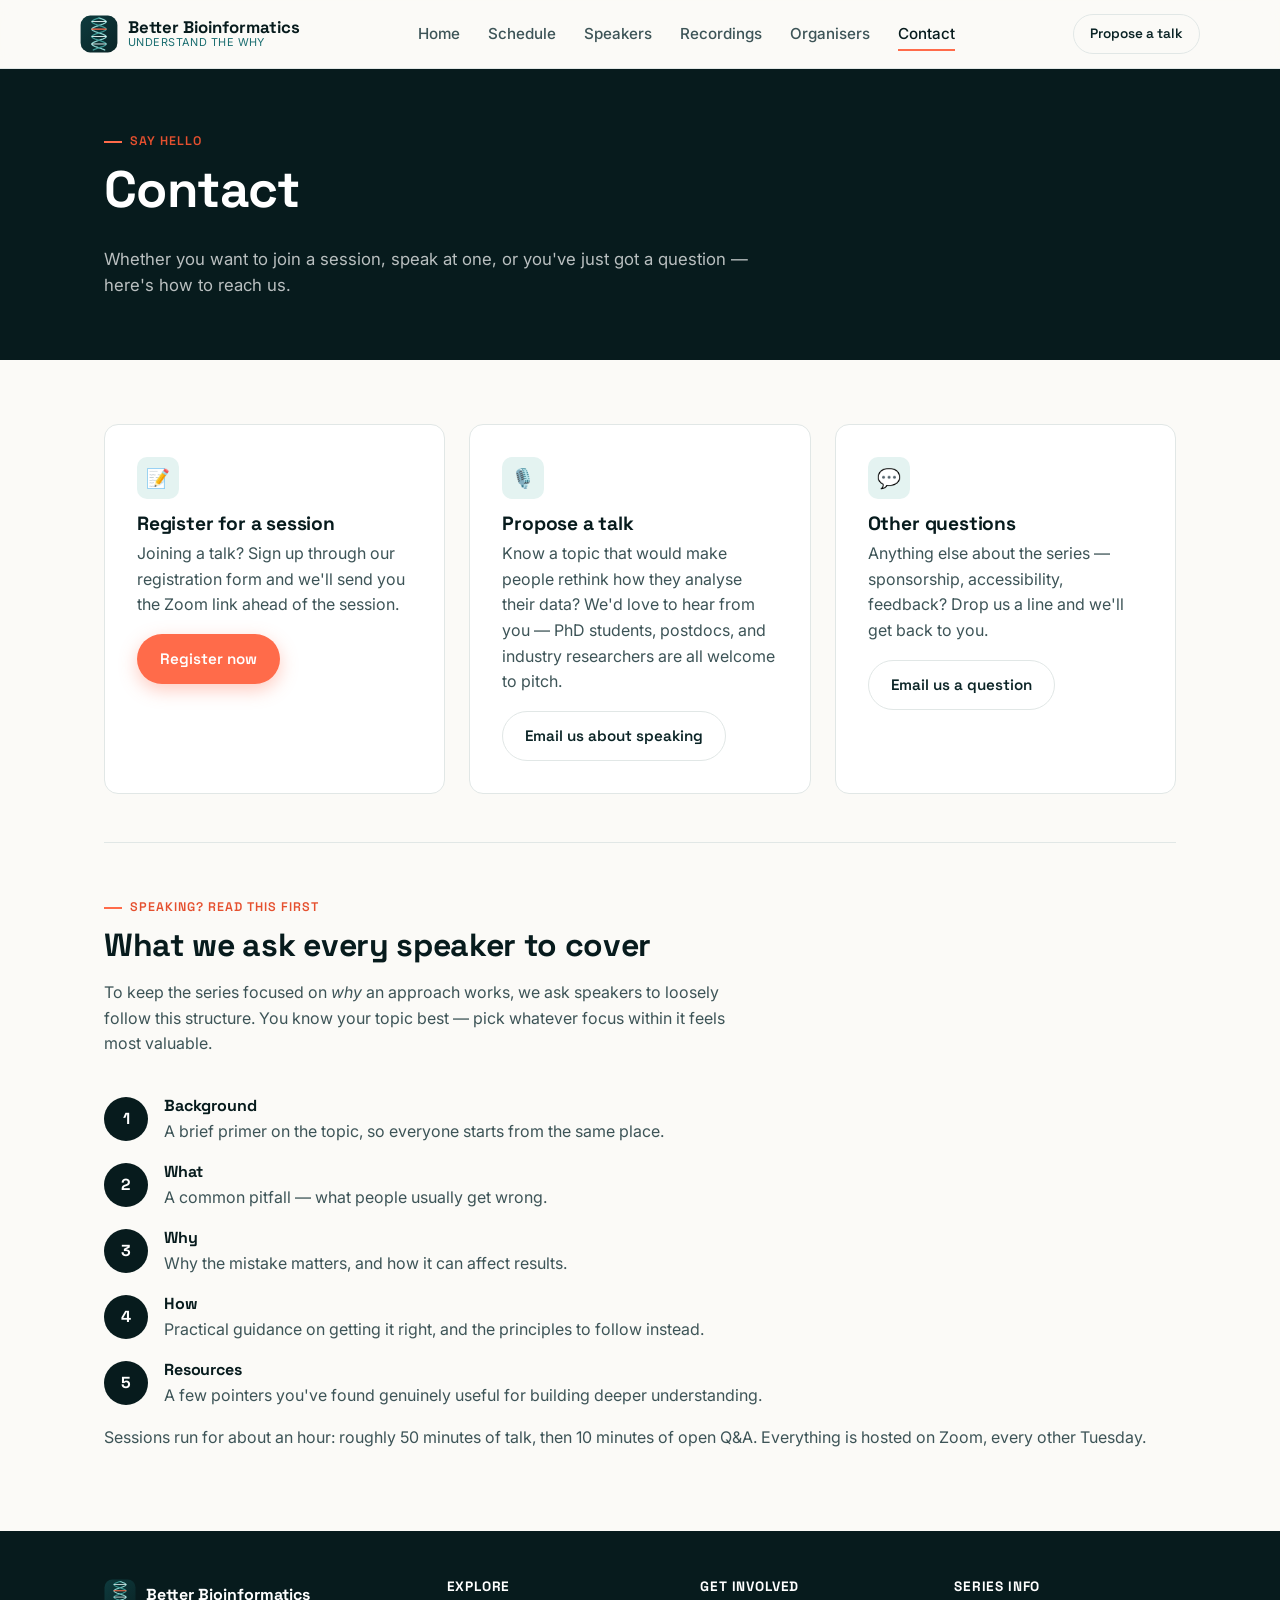
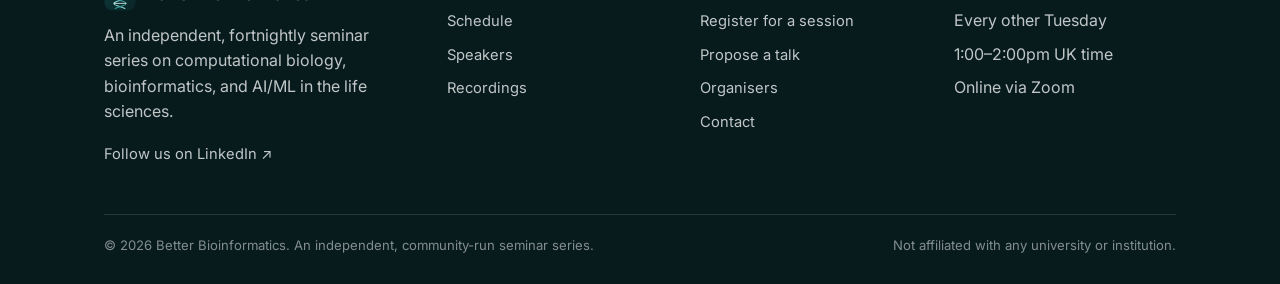
==== contact.html @ 0c5bfb78 "Initial commit: Better Bioinformatics website" ====
<!doctype html>
<html lang="en">
<head>
<meta charset="UTF-8">
<meta name="viewport" content="width=device-width, initial-scale=1">
<title>Contact — Better Bioinformatics</title>
<meta name="description" content="Get in touch with Better Bioinformatics — join a session, propose a talk, or ask a question.">
<link rel="icon" type="image/svg+xml" href="assets/logo.svg">
<link rel="stylesheet" href="css/style.css">
</head>
<body>

<header class="site-header">
  <div class="container nav">
    <a class="brand" href="index.html">
      <img src="assets/logo.svg" alt="">
      <span class="brand-text">
        <span class="brand-name">Better Bioinformatics</span>
        <span class="brand-tag">Understand the why</span>
      </span>
    </a>
    <ul class="nav-links">
      <li><a href="index.html">Home</a></li>
      <li><a href="schedule.html">Schedule</a></li>
      <li><a href="speakers.html">Speakers</a></li>
      <li><a href="recordings.html">Recordings</a></li>
      <li><a href="organisers.html">Organisers</a></li>
      <li><a href="contact.html">Contact</a></li>
    </ul>
    <div class="nav-cta">
      <a class="btn btn-outline btn-sm" href="mailto:vg816@ic.ac.uk?subject=Proposing%20a%20talk%20for%20Better%20Bioinformatics">Propose a talk</a>
      <button class="nav-toggle" aria-label="Toggle menu" aria-expanded="false"><span></span><span></span><span></span></button>
    </div>
  </div>
</header>

<section class="page-hero">
  <div class="container">
    <div class="eyebrow">Say hello</div>
    <h1>Contact</h1>
    <p>Whether you want to join a session, speak at one, or you've just got a question — here's how to reach us.</p>
  </div>
</section>

<section class="section">
  <div class="container">
    <div class="grid-3">

      <div class="contact-card">
        <div class="icon-badge">📝</div>
        <h3>Register for a session</h3>
        <p>Joining a talk? Sign up through our registration form and we'll send you the Zoom link ahead of the session.</p>
        <a class="btn btn-primary" href="https://forms.office.com/pages/responsepage.aspx?id=B3WJK4zudUWDC0-CZ8PTB7A7Rfez5q5GpMsFEuYySSVUNzdBVVdSSUdGMkgzRlhTQ0hFVDZMRU45Qy4u&amp;route=shorturl" target="_blank" rel="noopener">Register now</a>
      </div>

      <div class="contact-card">
        <div class="icon-badge">🎙️</div>
        <h3>Propose a talk</h3>
        <p>Know a topic that would make people rethink how they analyse their data? We'd love to hear from you — PhD students, postdocs, and industry researchers are all welcome to pitch.</p>
        <a class="btn btn-outline" href="mailto:vg816@ic.ac.uk?subject=Proposing%20a%20talk%20for%20Better%20Bioinformatics&body=Hi%20Better%20Bioinformatics%20team%2C%0A%0AI'd%20like%20to%20propose%20a%20talk.%0A%0ATopic%3A%20%0AWho%20I%20am%3A%20%0AWhy%20this%20topic%3A%20%0A%0AThanks%2C">Email us about speaking</a>
      </div>

      <div class="contact-card">
        <div class="icon-badge">💬</div>
        <h3>Other questions</h3>
        <p>Anything else about the series — sponsorship, accessibility, feedback? Drop us a line and we'll get back to you.</p>
        <a class="btn btn-outline" href="mailto:vg816@ic.ac.uk?subject=Question%20about%20Better%20Bioinformatics">Email us a question</a>
      </div>

    </div>

    <div class="divider"></div>

    <div class="section-head">
      <div class="eyebrow">Speaking? Read this first</div>
      <h2>What we ask every speaker to cover</h2>
      <p>To keep the series focused on <em>why</em> an approach works, we ask speakers to loosely follow this structure. You know your topic best — pick whatever focus within it feels most valuable.</p>
    </div>
    <div class="format-steps">
      <div class="format-step"><div class="num">1</div><div><h4>Background</h4><p>A brief primer on the topic, so everyone starts from the same place.</p></div></div>
      <div class="format-step"><div class="num">2</div><div><h4>What</h4><p>A common pitfall — what people usually get wrong.</p></div></div>
      <div class="format-step"><div class="num">3</div><div><h4>Why</h4><p>Why the mistake matters, and how it can affect results.</p></div></div>
      <div class="format-step"><div class="num">4</div><div><h4>How</h4><p>Practical guidance on getting it right, and the principles to follow instead.</p></div></div>
      <div class="format-step"><div class="num">5</div><div><h4>Resources</h4><p>A few pointers you've found genuinely useful for building deeper understanding.</p></div></div>
    </div>
    <p style="color:var(--ink-soft); margin-top:16px;">Sessions run for about an hour: roughly 50 minutes of talk, then 10 minutes of open Q&amp;A. Everything is hosted on Zoom, every other Tuesday.</p>
  </div>
</section>

<footer class="site-footer" id="site-footer"></footer>
<script src="js/main.js"></script>
<script src="js/footer.js"></script>
</body>
</html>
---- css/style.css ----
/* Better Bioinformatics — shared styles */

@import url('https://fonts.googleapis.com/css2?family=Space+Grotesk:wght@500;600;700&family=Inter:wght@400;500;600;700&display=swap');

:root {
  --navy-950: #071B1D;
  --teal-900: #0E3B3E;
  --teal-800: #12484C;
  --teal-700: #15585C;
  --teal-600: #1B6E71;
  --teal-500: #1E8388;
  --teal-300: #7FC4C4;
  --teal-100: #E4F3F1;
  --accent: #FF6B4A;
  --accent-dark: #E5502F;
  --accent-tint: #FFE7DF;
  --ink: #0B2426;
  --ink-soft: #3D5457;
  --bg: #FBFAF7;
  --surface: #FFFFFF;
  --line: #E1E7E6;
  --shadow: 0 4px 20px rgba(11, 36, 38, 0.08);
  --shadow-lg: 0 12px 40px rgba(11, 36, 38, 0.14);
  --radius: 14px;
  --radius-sm: 8px;
  --max: 1120px;
  --font-head: 'Space Grotesk', 'Inter', system-ui, sans-serif;
  --font-body: 'Inter', system-ui, -apple-system, sans-serif;
}

* { box-sizing: border-box; }
html { scroll-behavior: smooth; }

body {
  margin: 0;
  font-family: var(--font-body);
  color: var(--ink);
  background: var(--bg);
  line-height: 1.6;
  -webkit-font-smoothing: antialiased;
}

h1, h2, h3, h4 {
  font-family: var(--font-head);
  color: var(--navy-950);
  line-height: 1.15;
  margin: 0 0 0.5em;
  letter-spacing: -0.01em;
}

h1 { font-size: clamp(2.1rem, 4.5vw, 3.2rem); }
h2 { font-size: clamp(1.5rem, 3vw, 2rem); }
h3 { font-size: 1.2rem; }

p { margin: 0 0 1em; }

a { color: var(--teal-700); text-decoration-color: var(--teal-300); }
a:hover { color: var(--accent-dark); }

.container {
  max-width: var(--max);
  margin: 0 auto;
  padding: 0 24px;
}

img { max-width: 100%; display: block; }

.eyebrow {
  display: inline-flex;
  align-items: center;
  gap: 8px;
  font-family: var(--font-head);
  font-size: 0.78rem;
  font-weight: 600;
  letter-spacing: 0.08em;
  text-transform: uppercase;
  color: var(--accent-dark);
  margin-bottom: 0.75em;
}
.eyebrow::before {
  content: "";
  width: 18px;
  height: 2px;
  background: var(--accent);
  display: inline-block;
}

/* ---------- Buttons ---------- */
.btn {
  display: inline-flex;
  align-items: center;
  justify-content: center;
  gap: 8px;
  padding: 12px 22px;
  border-radius: 999px;
  font-family: var(--font-head);
  font-weight: 600;
  font-size: 0.95rem;
  text-decoration: none;
  border: 1px solid transparent;
  cursor: pointer;
  transition: transform 0.15s ease, box-shadow 0.15s ease, background 0.15s ease, color 0.15s ease;
}
.btn:hover { transform: translateY(-1px); }
.btn-primary { background: var(--accent); color: #fff; box-shadow: 0 6px 18px rgba(255,107,74,0.35); }
.btn-primary:hover { background: var(--accent-dark); color: #fff; }
.btn-dark { background: var(--navy-950); color: #fff; }
.btn-dark:hover { background: var(--teal-900); color: #fff; }
.btn-outline { background: transparent; border-color: var(--line); color: var(--ink); }
.btn-outline:hover { border-color: var(--teal-500); color: var(--teal-700); }
.btn-ghost-light { background: rgba(255,255,255,0.08); border-color: rgba(255,255,255,0.35); color: #fff; }
.btn-ghost-light:hover { background: rgba(255,255,255,0.18); color: #fff; }
.btn-sm { padding: 8px 16px; font-size: 0.85rem; }

/* ---------- Header / Nav ---------- */
.site-header {
  position: sticky;
  top: 0;
  z-index: 50;
  background: rgba(251, 250, 247, 0.9);
  backdrop-filter: blur(10px);
  border-bottom: 1px solid var(--line);
}
.nav {
  display: flex;
  align-items: center;
  justify-content: space-between;
  padding: 14px 0;
}
.brand {
  display: flex;
  align-items: center;
  gap: 10px;
  text-decoration: none;
  color: var(--navy-950);
}
.brand img { width: 38px; height: 38px; }
.brand-text { display: flex; flex-direction: column; line-height: 1.05; }
.brand-name { font-family: var(--font-head); font-weight: 700; font-size: 1.05rem; color: var(--navy-950); }
.brand-tag { font-size: 0.68rem; color: var(--teal-600); letter-spacing: 0.04em; text-transform: uppercase; }

.nav-links {
  display: flex;
  align-items: center;
  gap: 28px;
  list-style: none;
  margin: 0;
  padding: 0;
}
.nav-links a {
  color: var(--ink-soft);
  text-decoration: none;
  font-weight: 500;
  font-size: 0.95rem;
  padding: 6px 0;
  border-bottom: 2px solid transparent;
}
.nav-links a:hover, .nav-links a.active {
  color: var(--navy-950);
  border-bottom-color: var(--accent);
}
.nav-cta { display: flex; align-items: center; gap: 14px; }
.nav-toggle {
  display: none;
  background: none;
  border: none;
  cursor: pointer;
  padding: 6px;
}
.nav-toggle span {
  display: block;
  width: 22px;
  height: 2px;
  background: var(--navy-950);
  margin: 5px 0;
  transition: 0.2s;
}

@media (max-width: 860px) {
  .nav-toggle { display: block; }
  .nav-links {
    position: absolute;
    top: 100%; left: 0; right: 0;
    background: var(--surface);
    border-bottom: 1px solid var(--line);
    flex-direction: column;
    align-items: flex-start;
    gap: 0;
    padding: 8px 24px 16px;
    display: none;
  }
  .nav-links.open { display: flex; }
  .nav-links li { width: 100%; }
  .nav-links a { display: block; padding: 10px 0; border-bottom: 1px solid var(--line); }
  .nav-cta .btn-outline { display: none; }
}

/* ---------- Hero ---------- */
.hero {
  background: radial-gradient(circle at 15% 20%, rgba(31,131,136,0.16), transparent 55%),
              linear-gradient(180deg, #FBFAF7 0%, #F3F6F4 100%);
  padding: 72px 0 56px;
}
.hero-grid {
  display: grid;
  grid-template-columns: 1.15fr 0.85fr;
  gap: 48px;
  align-items: center;
}
@media (max-width: 900px) { .hero-grid { grid-template-columns: 1fr; } }

.hero-actions { display: flex; gap: 14px; flex-wrap: wrap; margin-top: 28px; }
.hero-lede { font-size: 1.15rem; color: var(--ink-soft); max-width: 54ch; }

.hero-card {
  background: var(--navy-950);
  color: #fff;
  border-radius: var(--radius);
  padding: 28px;
  box-shadow: var(--shadow-lg);
  position: relative;
  overflow: hidden;
}
.hero-card::after {
  content: "";
  position: absolute;
  inset: 0;
  background: radial-gradient(circle at 90% 0%, rgba(255,107,74,0.25), transparent 55%);
  pointer-events: none;
}
.hero-card .tag {
  display: inline-block;
  background: var(--accent);
  color: #fff;
  font-family: var(--font-head);
  font-size: 0.72rem;
  font-weight: 700;
  letter-spacing: 0.06em;
  text-transform: uppercase;
  padding: 4px 10px;
  border-radius: 999px;
  margin-bottom: 14px;
}
.hero-card h3 { color: #fff; font-size: 1.4rem; margin-bottom: 6px; }
.hero-card .meta { color: var(--teal-300); font-size: 0.92rem; margin-bottom: 14px; }
.hero-card .who { display: flex; align-items: center; gap: 12px; margin: 16px 0; }
.hero-card .who img, .hero-card .who .avatar-fallback { width: 52px; height: 52px; border-radius: 50%; object-fit: cover; flex-shrink: 0; }
.hero-card .who-name { font-weight: 600; }
.hero-card .who-role { font-size: 0.85rem; color: var(--teal-300); }
.hero-card .actions { display: flex; gap: 10px; margin-top: 18px; flex-wrap: wrap; }

/* ---------- Sections ---------- */
.section { padding: 64px 0; }
.section-tight { padding: 40px 0; }
.section-alt { background: var(--surface); border-top: 1px solid var(--line); border-bottom: 1px solid var(--line); }
.section-dark { background: var(--navy-950); color: #fff; }
.section-dark h2 { color: #fff; }
.section-head { max-width: 640px; margin-bottom: 40px; }
.section-head p { color: var(--ink-soft); }
.section-dark .section-head p { color: rgba(255,255,255,0.7); }

.grid-3 { display: grid; grid-template-columns: repeat(3, 1fr); gap: 24px; }
.grid-2 { display: grid; grid-template-columns: repeat(2, 1fr); gap: 24px; }
@media (max-width: 900px) { .grid-3 { grid-template-columns: repeat(2, 1fr); } }
@media (max-width: 640px) { .grid-3, .grid-2 { grid-template-columns: 1fr; } }

.card {
  background: var(--surface);
  border: 1px solid var(--line);
  border-radius: var(--radius);
  padding: 26px;
}
.icon-badge {
  width: 42px; height: 42px;
  border-radius: 10px;
  background: var(--teal-100);
  color: var(--teal-700);
  display: flex; align-items: center; justify-content: center;
  font-size: 1.2rem;
  margin-bottom: 14px;
}

.format-steps { display: grid; gap: 18px; }
.format-step {
  display: grid;
  grid-template-columns: 44px 1fr;
  gap: 16px;
  align-items: start;
}
.format-step .num {
  width: 44px; height: 44px;
  border-radius: 50%;
  background: var(--navy-950);
  color: #fff;
  font-family: var(--font-head);
  font-weight: 700;
  display: flex; align-items: center; justify-content: center;
}
.format-step h4 { margin-bottom: 4px; }
.format-step p { color: var(--ink-soft); margin: 0; }

/* ---------- Badges / status ---------- */
.badge {
  display: inline-flex;
  align-items: center;
  gap: 6px;
  font-size: 0.75rem;
  font-weight: 600;
  padding: 4px 10px;
  border-radius: 999px;
  font-family: var(--font-head);
  letter-spacing: 0.02em;
  white-space: nowrap;
}
.badge-upcoming { background: var(--teal-100); color: var(--teal-700); }
.badge-today { background: var(--accent-tint); color: var(--accent-dark); }
.badge-today::before { content: "●"; color: var(--accent); font-size: 0.6rem; }
.badge-past { background: #EFEFEA; color: var(--ink-soft); }
.badge-cancelled { background: #FBE7E7; color: #B03B3B; }

/* ---------- Schedule ---------- */
.schedule-list { display: flex; flex-direction: column; gap: 14px; }
.schedule-row {
  display: grid;
  grid-template-columns: 130px 1fr auto;
  gap: 20px;
  align-items: center;
  background: var(--surface);
  border: 1px solid var(--line);
  border-radius: var(--radius);
  padding: 18px 22px;
}
.schedule-row.is-past { opacity: 0.72; }
.schedule-row.is-today { border-color: var(--accent); box-shadow: 0 0 0 1px var(--accent); }
.schedule-row.is-cancelled .s-title { text-decoration: line-through; color: var(--ink-soft); }
.s-date { font-family: var(--font-head); font-weight: 600; color: var(--teal-700); }
.s-date .day { display: block; font-size: 1.3rem; color: var(--navy-950); }
.s-date .month { font-size: 0.8rem; text-transform: uppercase; letter-spacing: 0.05em; }
.s-main .s-title { font-weight: 600; color: var(--navy-950); margin-bottom: 4px; font-size: 1.05rem; }
.s-main .s-speaker { color: var(--teal-700); font-weight: 500; }
.s-main .s-meta { color: var(--ink-soft); font-size: 0.88rem; margin-top: 4px; }
.s-actions { display: flex; align-items: center; gap: 10px; flex-wrap: wrap; justify-content: flex-end; }
@media (max-width: 720px) {
  .schedule-row { grid-template-columns: 1fr; }
  .s-actions { justify-content: flex-start; }
}

/* ---------- Speaker cards ---------- */
.speaker-card {
  background: var(--surface);
  border: 1px solid var(--line);
  border-radius: var(--radius);
  overflow: hidden;
  display: flex;
  flex-direction: column;
}
.speaker-photo {
  aspect-ratio: 4 / 3.2;
  background: linear-gradient(160deg, var(--teal-900), var(--navy-950));
  display: flex;
  align-items: flex-end;
  justify-content: center;
  overflow: hidden;
  position: relative;
}
.speaker-photo img { width: 100%; height: 100%; object-fit: cover; object-position: top center; }
.avatar-fallback {
  width: 100%; height: 100%;
  display: flex; align-items: center; justify-content: center;
  font-family: var(--font-head);
  font-size: 2.4rem;
  font-weight: 700;
  color: rgba(255,255,255,0.85);
}
.speaker-body { padding: 20px 22px 24px; display: flex; flex-direction: column; gap: 8px; flex: 1; }
.speaker-body .s-role { color: var(--ink-soft); font-size: 0.88rem; }
.speaker-body .s-talk { font-weight: 600; color: var(--navy-950); margin-top: 4px; }
.speaker-body .s-date-chip { font-size: 0.8rem; color: var(--teal-700); font-weight: 600; margin-top: 2px; }
.speaker-learn { margin: 10px 0 0; padding-left: 18px; color: var(--ink-soft); font-size: 0.9rem; }
.speaker-learn li { margin-bottom: 4px; }

/* ---------- Organiser cards ---------- */
.person-card { text-align: left; }
.person-photo {
  width: 84px; height: 84px;
  border-radius: 50%;
  overflow: hidden;
  margin-bottom: 16px;
  background: var(--teal-800);
  display: flex; align-items: center; justify-content: center;
}
.person-photo .avatar-fallback { font-size: 1.4rem; }
.person-photo img { width: 100%; height: 100%; object-fit: cover; }
.person-card h3 { margin-bottom: 2px; }
.person-role { color: var(--accent-dark); font-weight: 600; font-size: 0.88rem; margin-bottom: 10px; }

/* ---------- Recordings ---------- */
.rec-card {
  background: var(--surface);
  border: 1px solid var(--line);
  border-radius: var(--radius);
  overflow: hidden;
  display: flex;
  flex-direction: column;
}
.rec-thumb {
  aspect-ratio: 16/9;
  background: linear-gradient(135deg, var(--teal-900), var(--navy-950));
  display: flex; align-items: center; justify-content: center;
  position: relative;
}
.rec-thumb .play {
  width: 56px; height: 56px;
  border-radius: 50%;
  background: rgba(255,255,255,0.15);
  border: 1.5px solid rgba(255,255,255,0.5);
  display: flex; align-items: center; justify-content: center;
  color: #fff;
  font-size: 1.3rem;
}
.rec-body { padding: 18px 20px 22px; flex: 1; display: flex; flex-direction: column; }
.rec-body h3 { font-size: 1.02rem; margin-bottom: 4px; }
.rec-body .rec-meta { color: var(--ink-soft); font-size: 0.85rem; margin-bottom: 14px; }
.rec-pending { color: var(--ink-soft); font-size: 0.85rem; font-style: italic; }

/* ---------- Contact ---------- */
.contact-card {
  background: var(--surface);
  border: 1px solid var(--line);
  border-radius: var(--radius);
  padding: 32px;
}
.contact-card h3 { margin-bottom: 6px; }
.contact-card p { color: var(--ink-soft); }

/* ---------- Footer ---------- */
.site-footer {
  background: var(--navy-950);
  color: rgba(255,255,255,0.75);
  padding: 48px 0 28px;
}
.footer-grid {
  display: grid;
  grid-template-columns: 1.4fr repeat(3, 1fr);
  gap: 32px;
  padding-bottom: 32px;
  border-bottom: 1px solid rgba(255,255,255,0.12);
}
@media (max-width: 760px) { .footer-grid { grid-template-columns: 1fr 1fr; } }
.footer-brand { display: flex; align-items: center; gap: 10px; margin-bottom: 12px; }
.footer-brand img { width: 32px; height: 32px; }
.footer-brand span { font-family: var(--font-head); font-weight: 700; color: #fff; }
.site-footer h4 { color: #fff; font-family: var(--font-head); font-size: 0.85rem; text-transform: uppercase; letter-spacing: 0.06em; margin-bottom: 14px; }
.site-footer ul { list-style: none; margin: 0; padding: 0; }
.site-footer li { margin-bottom: 8px; }
.site-footer a { color: rgba(255,255,255,0.75); text-decoration: none; font-size: 0.92rem; }
.site-footer a:hover { color: var(--accent); }
.footer-bottom {
  display: flex;
  justify-content: space-between;
  align-items: center;
  padding-top: 20px;
  font-size: 0.82rem;
  color: rgba(255,255,255,0.5);
  flex-wrap: wrap;
  gap: 10px;
}

/* ---------- Page header (non-home) ---------- */
.page-hero {
  background: var(--navy-950);
  color: #fff;
  padding: 56px 0 44px;
}
.page-hero h1 { color: #fff; }
.page-hero p { color: rgba(255,255,255,0.72); max-width: 60ch; font-size: 1.05rem; }

.filter-bar {
  display: flex;
  gap: 10px;
  flex-wrap: wrap;
  margin-bottom: 32px;
}
.filter-btn {
  border: 1px solid var(--line);
  background: var(--surface);
  padding: 8px 16px;
  border-radius: 999px;
  font-size: 0.85rem;
  font-weight: 600;
  cursor: pointer;
  color: var(--ink-soft);
  font-family: var(--font-head);
}
.filter-btn.active { background: var(--navy-950); color: #fff; border-color: var(--navy-950); }

.note-box {
  background: var(--teal-100);
  border: 1px solid var(--teal-300);
  color: var(--teal-800);
  border-radius: var(--radius-sm);
  padding: 16px 20px;
  font-size: 0.92rem;
  margin-bottom: 36px;
}

.divider { height: 1px; background: var(--line); margin: 48px 0; }
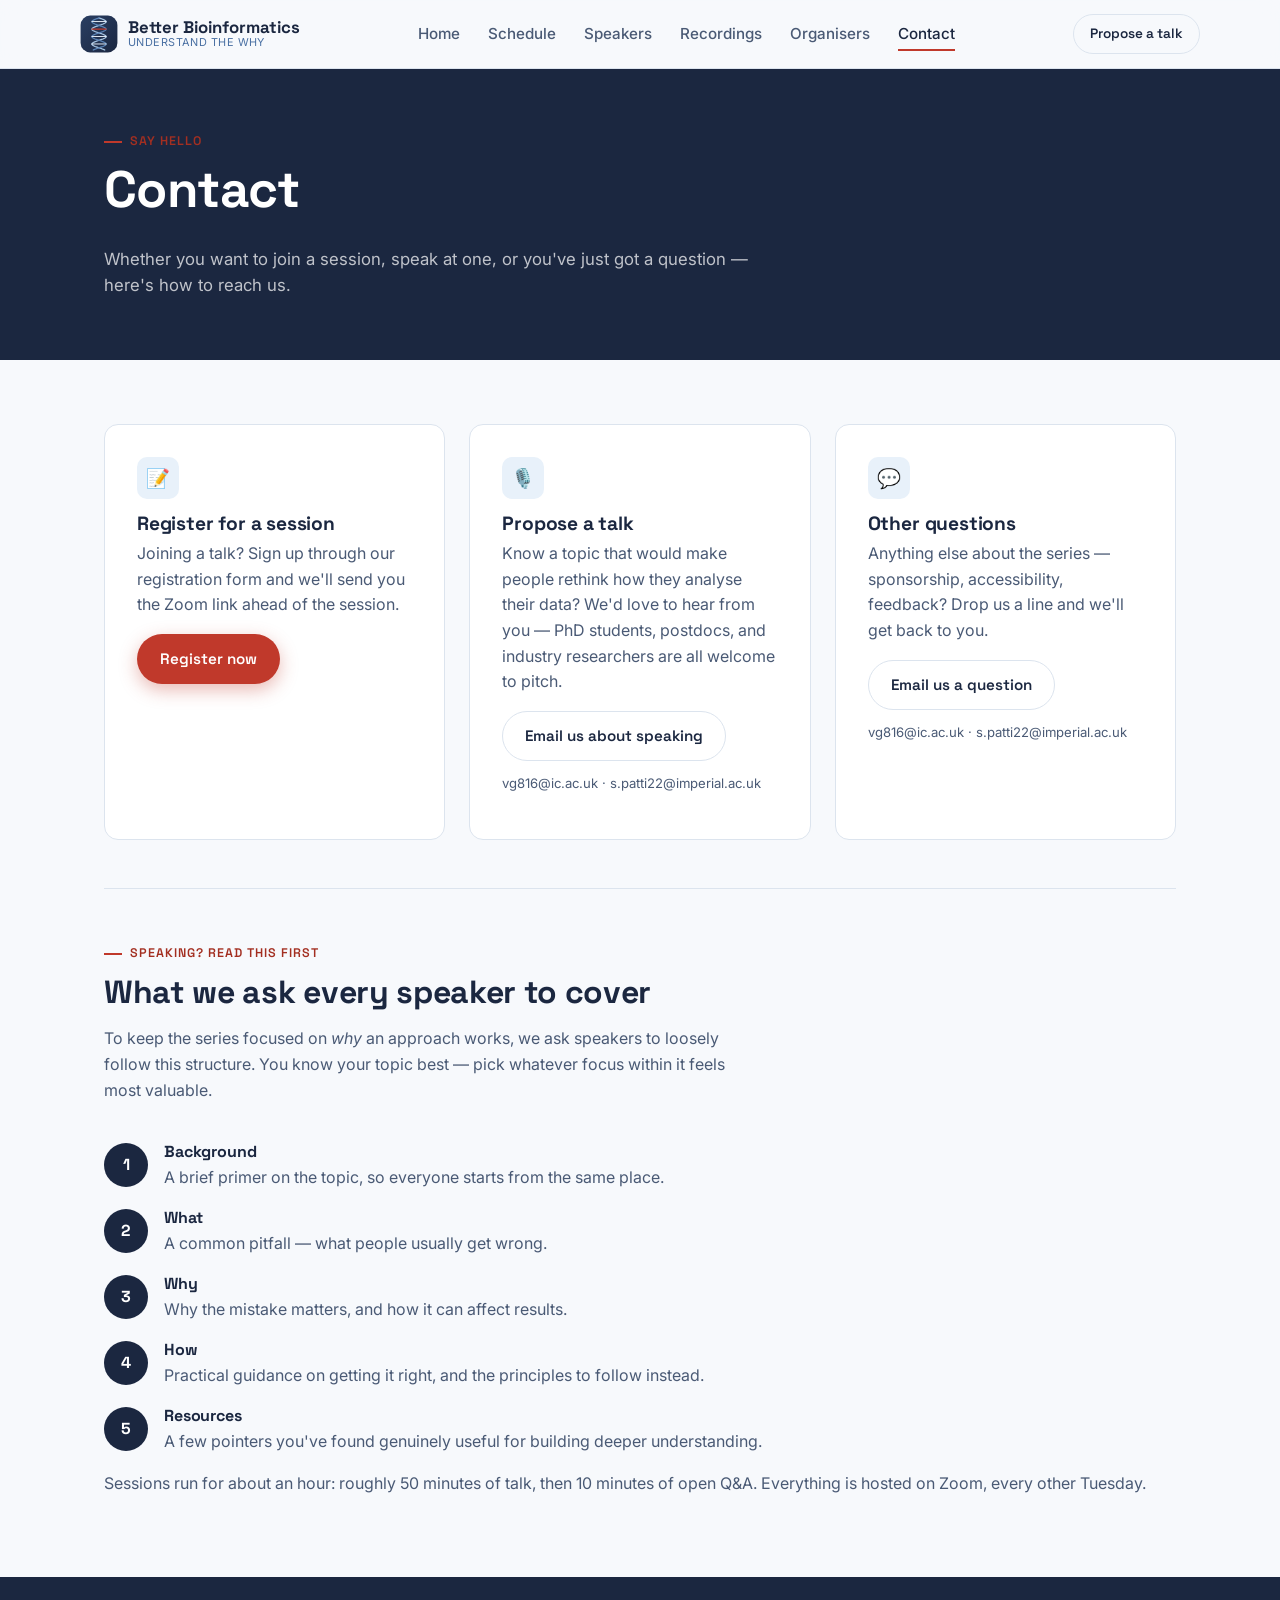
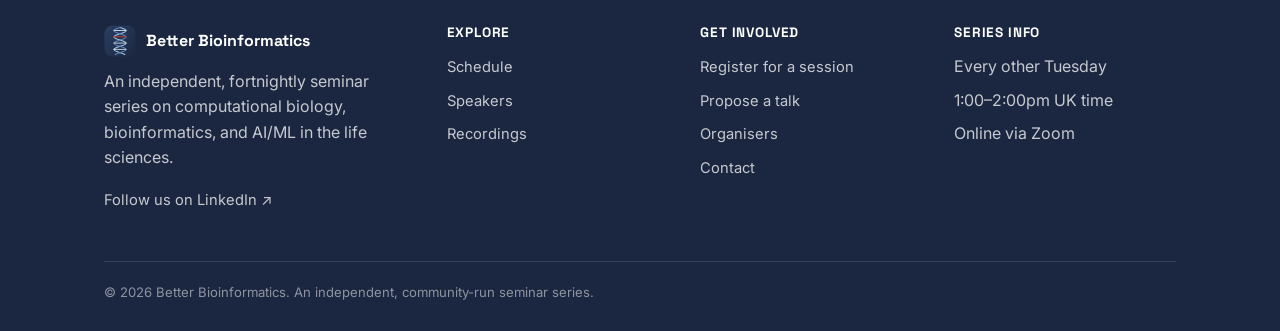
==== commit 899d2995: "Add Sara's email alongside Valentina's on the contact page" ====
--- a/contact.html
+++ b/contact.html
@@ -57,14 +57,16 @@
         <div class="icon-badge">🎙️</div>
         <h3>Propose a talk</h3>
         <p>Know a topic that would make people rethink how they analyse their data? We'd love to hear from you — PhD students, postdocs, and industry researchers are all welcome to pitch.</p>
-        <a class="btn btn-outline" href="mailto:vg816@ic.ac.uk?subject=Proposing%20a%20talk%20for%20Better%20Bioinformatics&body=Hi%20Better%20Bioinformatics%20team%2C%0A%0AI'd%20like%20to%20propose%20a%20talk.%0A%0ATopic%3A%20%0AWho%20I%20am%3A%20%0AWhy%20this%20topic%3A%20%0A%0AThanks%2C">Email us about speaking</a>
+        <a class="btn btn-outline" href="mailto:vg816@ic.ac.uk,s.patti22@imperial.ac.uk?subject=Proposing%20a%20talk%20for%20Better%20Bioinformatics&body=Hi%20Better%20Bioinformatics%20team%2C%0A%0AI'd%20like%20to%20propose%20a%20talk.%0A%0ATopic%3A%20%0AWho%20I%20am%3A%20%0AWhy%20this%20topic%3A%20%0A%0AThanks%2C">Email us about speaking</a>
+        <p style="font-size:0.82rem; margin-top:12px; color:var(--ink-soft);">vg816@ic.ac.uk · s.patti22@imperial.ac.uk</p>
       </div>
 
       <div class="contact-card">
         <div class="icon-badge">💬</div>
         <h3>Other questions</h3>
         <p>Anything else about the series — sponsorship, accessibility, feedback? Drop us a line and we'll get back to you.</p>
-        <a class="btn btn-outline" href="mailto:vg816@ic.ac.uk?subject=Question%20about%20Better%20Bioinformatics">Email us a question</a>
+        <a class="btn btn-outline" href="mailto:vg816@ic.ac.uk,s.patti22@imperial.ac.uk?subject=Question%20about%20Better%20Bioinformatics">Email us a question</a>
+        <p style="font-size:0.82rem; margin-top:12px; color:var(--ink-soft);">vg816@ic.ac.uk · s.patti22@imperial.ac.uk</p>
       </div>
 
     </div>
--- a/css/style.css
+++ b/css/style.css
@@ -3,24 +3,24 @@
 @import url('https://fonts.googleapis.com/css2?family=Space+Grotesk:wght@500;600;700&family=Inter:wght@400;500;600;700&display=swap');
 
 :root {
-  --navy-950: #071B1D;
-  --teal-900: #0E3B3E;
-  --teal-800: #12484C;
-  --teal-700: #15585C;
-  --teal-600: #1B6E71;
-  --teal-500: #1E8388;
-  --teal-300: #7FC4C4;
-  --teal-100: #E4F3F1;
-  --accent: #FF6B4A;
-  --accent-dark: #E5502F;
-  --accent-tint: #FFE7DF;
-  --ink: #0B2426;
-  --ink-soft: #3D5457;
-  --bg: #FBFAF7;
+  --navy-950: #1B2740;
+  --teal-900: #2A3F63;
+  --teal-800: #33507D;
+  --teal-700: #3D5F91;
+  --teal-600: #4A70A3;
+  --teal-500: #5B85B8;
+  --teal-300: #A8C6E3;
+  --teal-100: #E8F1FA;
+  --accent: #C0392B;
+  --accent-dark: #A32F21;
+  --accent-tint: #F7DEDA;
+  --ink: #1B2740;
+  --ink-soft: #4A5A75;
+  --bg: #F7F9FC;
   --surface: #FFFFFF;
-  --line: #E1E7E6;
-  --shadow: 0 4px 20px rgba(11, 36, 38, 0.08);
-  --shadow-lg: 0 12px 40px rgba(11, 36, 38, 0.14);
+  --line: #DCE4EE;
+  --shadow: 0 4px 20px rgba(27, 39, 64, 0.08);
+  --shadow-lg: 0 12px 40px rgba(27, 39, 64, 0.14);
   --radius: 14px;
   --radius-sm: 8px;
   --max: 1120px;
@@ -102,7 +102,7 @@
   transition: transform 0.15s ease, box-shadow 0.15s ease, background 0.15s ease, color 0.15s ease;
 }
 .btn:hover { transform: translateY(-1px); }
-.btn-primary { background: var(--accent); color: #fff; box-shadow: 0 6px 18px rgba(255,107,74,0.35); }
+.btn-primary { background: var(--accent); color: #fff; box-shadow: 0 6px 18px rgba(192,57,43,0.35); }
 .btn-primary:hover { background: var(--accent-dark); color: #fff; }
 .btn-dark { background: var(--navy-950); color: #fff; }
 .btn-dark:hover { background: var(--teal-900); color: #fff; }
@@ -117,7 +117,7 @@
   position: sticky;
   top: 0;
   z-index: 50;
-  background: rgba(251, 250, 247, 0.9);
+  background: rgba(247, 249, 252, 0.9);
   backdrop-filter: blur(10px);
   border-bottom: 1px solid var(--line);
 }
@@ -197,8 +197,8 @@
 
 /* ---------- Hero ---------- */
 .hero {
-  background: radial-gradient(circle at 15% 20%, rgba(31,131,136,0.16), transparent 55%),
-              linear-gradient(180deg, #FBFAF7 0%, #F3F6F4 100%);
+  background: radial-gradient(circle at 15% 20%, rgba(91,133,184,0.16), transparent 55%),
+              linear-gradient(180deg, #F7F9FC 0%, #EAF0F8 100%);
   padding: 72px 0 56px;
 }
 .hero-grid {
@@ -225,7 +225,7 @@
   content: "";
   position: absolute;
   inset: 0;
-  background: radial-gradient(circle at 90% 0%, rgba(255,107,74,0.25), transparent 55%);
+  background: radial-gradient(circle at 90% 0%, rgba(192,57,43,0.25), transparent 55%);
   pointer-events: none;
 }
 .hero-card .tag {
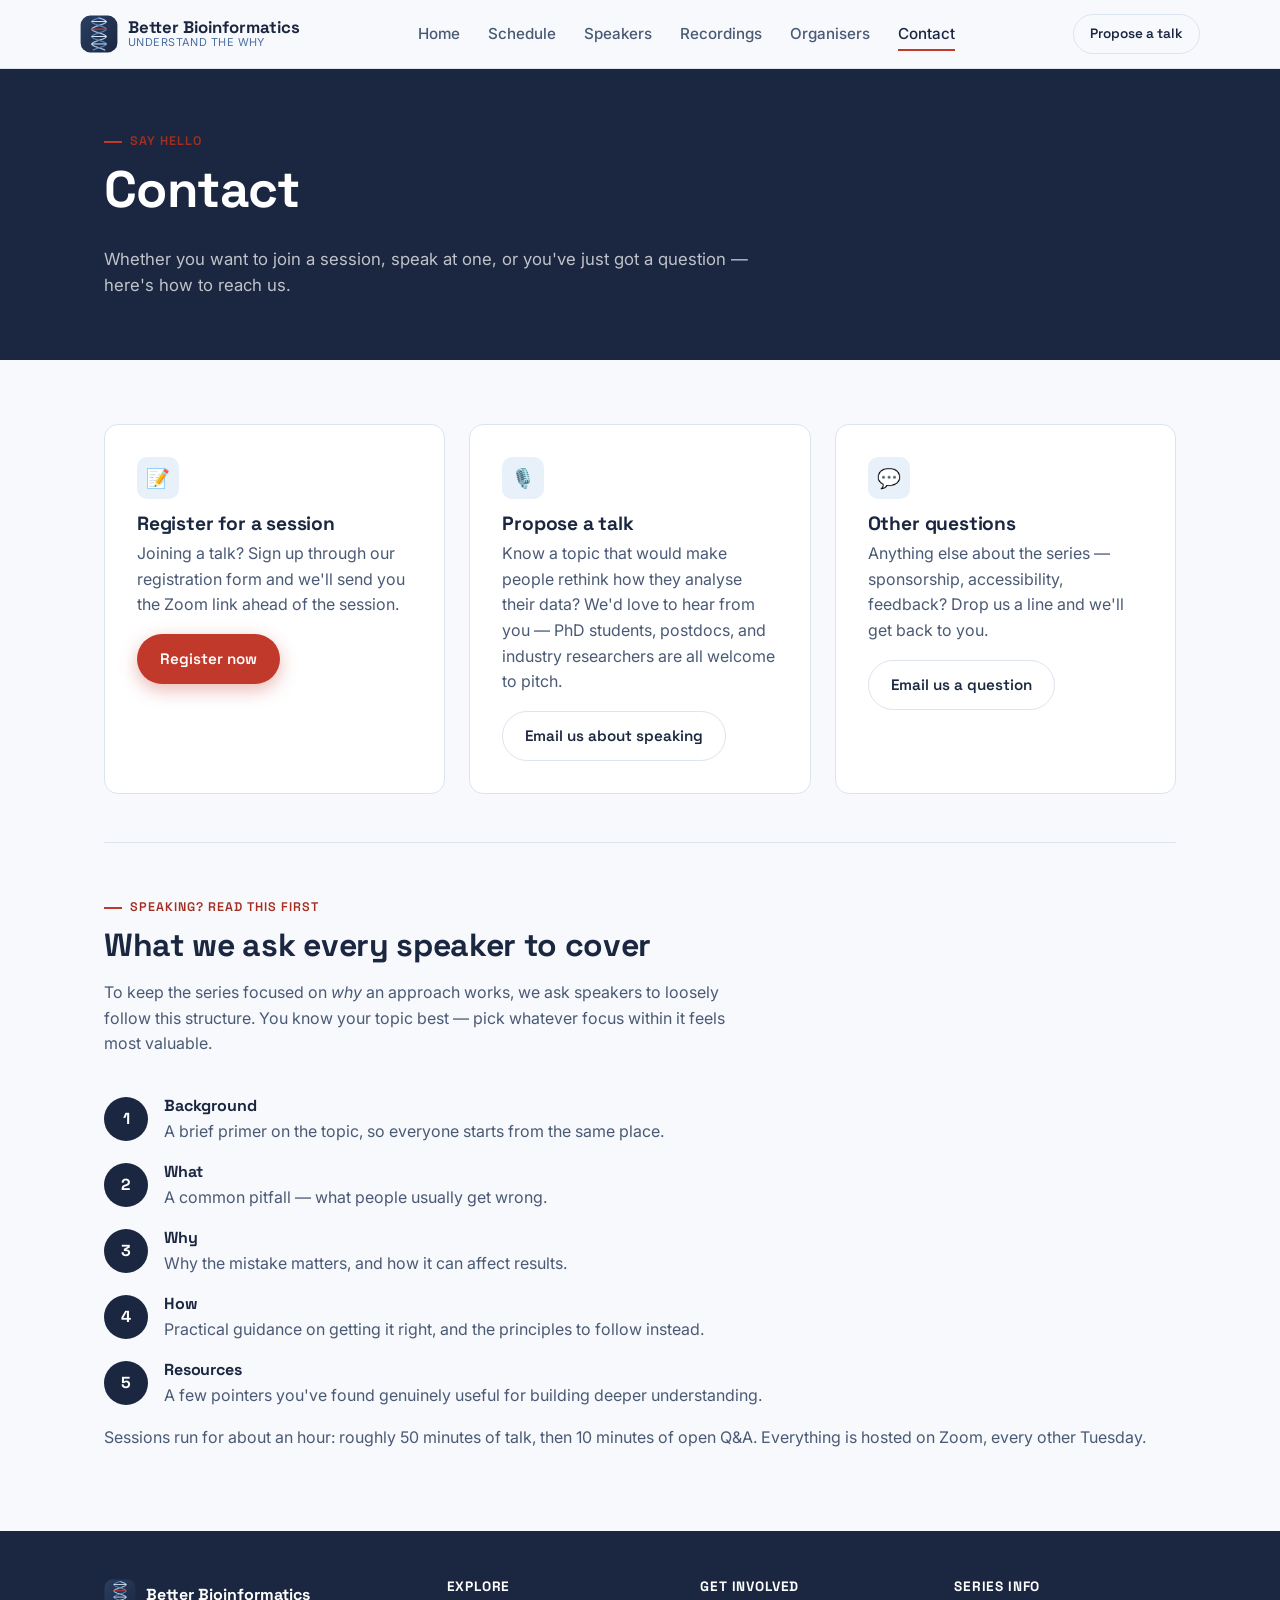
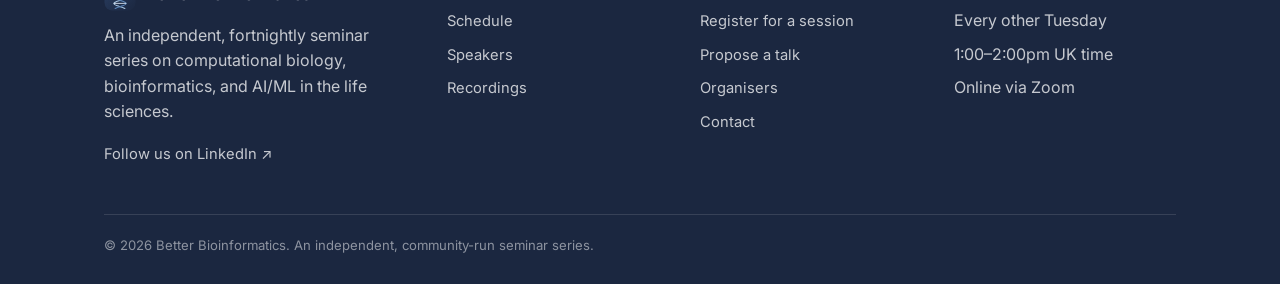
==== commit 6f4a9111: "Hide plain-text emails on contact page, keep mailto buttons only" ====
--- a/contact.html
+++ b/contact.html
@@ -58,7 +58,6 @@
         <h3>Propose a talk</h3>
         <p>Know a topic that would make people rethink how they analyse their data? We'd love to hear from you — PhD students, postdocs, and industry researchers are all welcome to pitch.</p>
         <a class="btn btn-outline" href="mailto:vg816@ic.ac.uk,s.patti22@imperial.ac.uk?subject=Proposing%20a%20talk%20for%20Better%20Bioinformatics&body=Hi%20Better%20Bioinformatics%20team%2C%0A%0AI'd%20like%20to%20propose%20a%20talk.%0A%0ATopic%3A%20%0AWho%20I%20am%3A%20%0AWhy%20this%20topic%3A%20%0A%0AThanks%2C">Email us about speaking</a>
-        <p style="font-size:0.82rem; margin-top:12px; color:var(--ink-soft);">vg816@ic.ac.uk · s.patti22@imperial.ac.uk</p>
       </div>
 
       <div class="contact-card">
@@ -66,7 +65,6 @@
         <h3>Other questions</h3>
         <p>Anything else about the series — sponsorship, accessibility, feedback? Drop us a line and we'll get back to you.</p>
         <a class="btn btn-outline" href="mailto:vg816@ic.ac.uk,s.patti22@imperial.ac.uk?subject=Question%20about%20Better%20Bioinformatics">Email us a question</a>
-        <p style="font-size:0.82rem; margin-top:12px; color:var(--ink-soft);">vg816@ic.ac.uk · s.patti22@imperial.ac.uk</p>
       </div>
 
     </div>
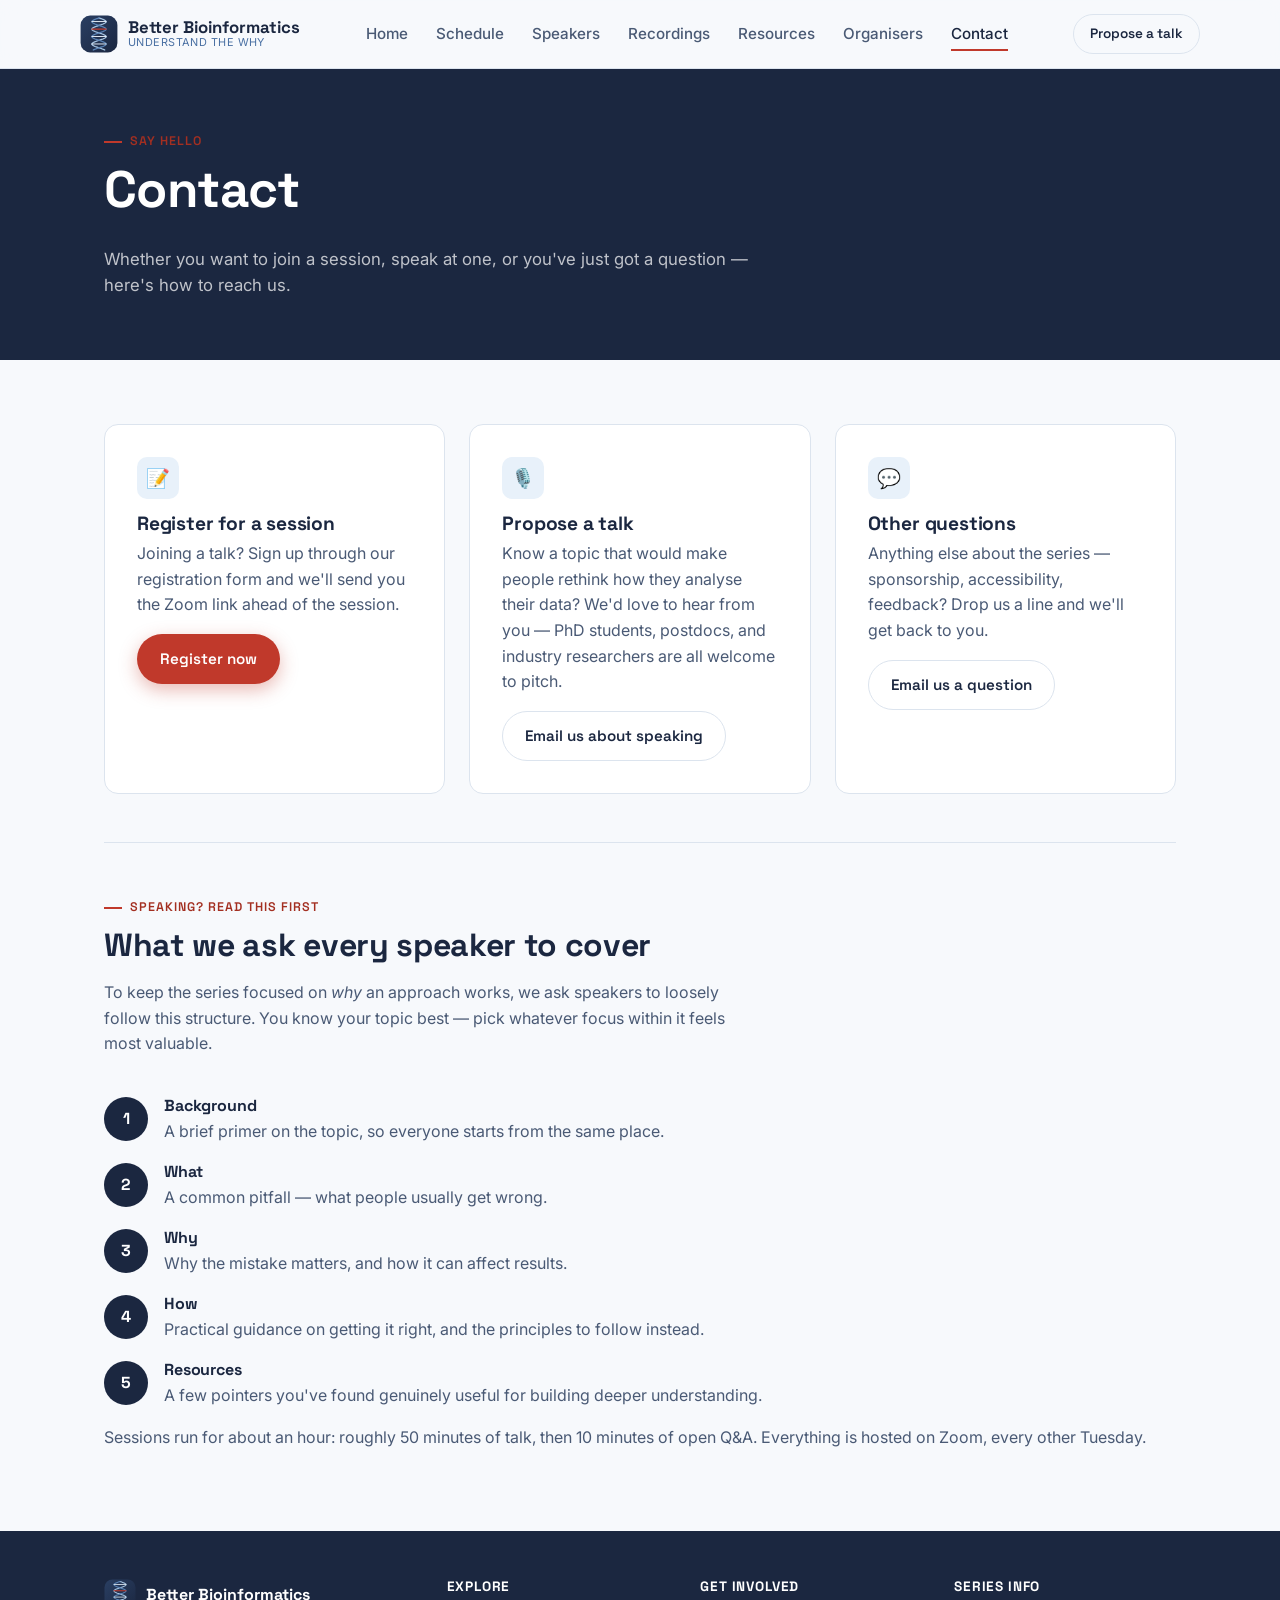
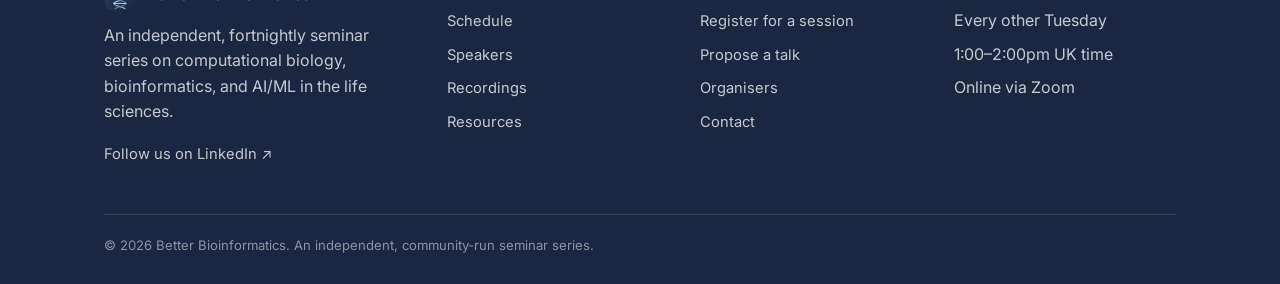
==== commit 6669fabd: "Add Resources page with slides/papers/tools; humanize homepage copy; update Naveed's learning points" ====
--- a/contact.html
+++ b/contact.html
@@ -24,6 +24,7 @@
       <li><a href="schedule.html">Schedule</a></li>
       <li><a href="speakers.html">Speakers</a></li>
       <li><a href="recordings.html">Recordings</a></li>
+      <li><a href="resources.html">Resources</a></li>
       <li><a href="organisers.html">Organisers</a></li>
       <li><a href="contact.html">Contact</a></li>
     </ul>
--- a/css/style.css
+++ b/css/style.css
@@ -423,6 +423,41 @@
 .rec-body .rec-meta { color: var(--ink-soft); font-size: 0.85rem; margin-bottom: 14px; }
 .rec-pending { color: var(--ink-soft); font-size: 0.85rem; font-style: italic; }
 
+/* ---------- Resources ---------- */
+.resource-card {
+  background: var(--surface);
+  border: 1px solid var(--line);
+  border-radius: var(--radius);
+  padding: 30px 32px;
+  margin-bottom: 24px;
+}
+.resource-head {
+  display: flex;
+  justify-content: space-between;
+  align-items: flex-start;
+  flex-wrap: wrap;
+  gap: 16px;
+  padding-bottom: 20px;
+  margin-bottom: 20px;
+  border-bottom: 1px solid var(--line);
+}
+.resource-head h3 { margin-bottom: 4px; }
+.resource-talk { color: var(--teal-700); font-weight: 500; margin: 0; max-width: 56ch; }
+.resource-section { margin-top: 22px; }
+.resource-section:first-of-type { margin-top: 0; }
+.resource-section h4 {
+  font-family: var(--font-head);
+  font-size: 0.78rem;
+  font-weight: 700;
+  text-transform: uppercase;
+  letter-spacing: 0.06em;
+  color: var(--ink-soft);
+  margin-bottom: 12px;
+}
+.resource-section ul { list-style: none; margin: 0; padding: 0; display: flex; flex-direction: column; gap: 12px; }
+.resource-section li a { font-weight: 600; }
+.resource-section .desc { display: block; color: var(--ink-soft); font-size: 0.9rem; margin-top: 2px; }
+
 /* ---------- Contact ---------- */
 .contact-card {
   background: var(--surface);
